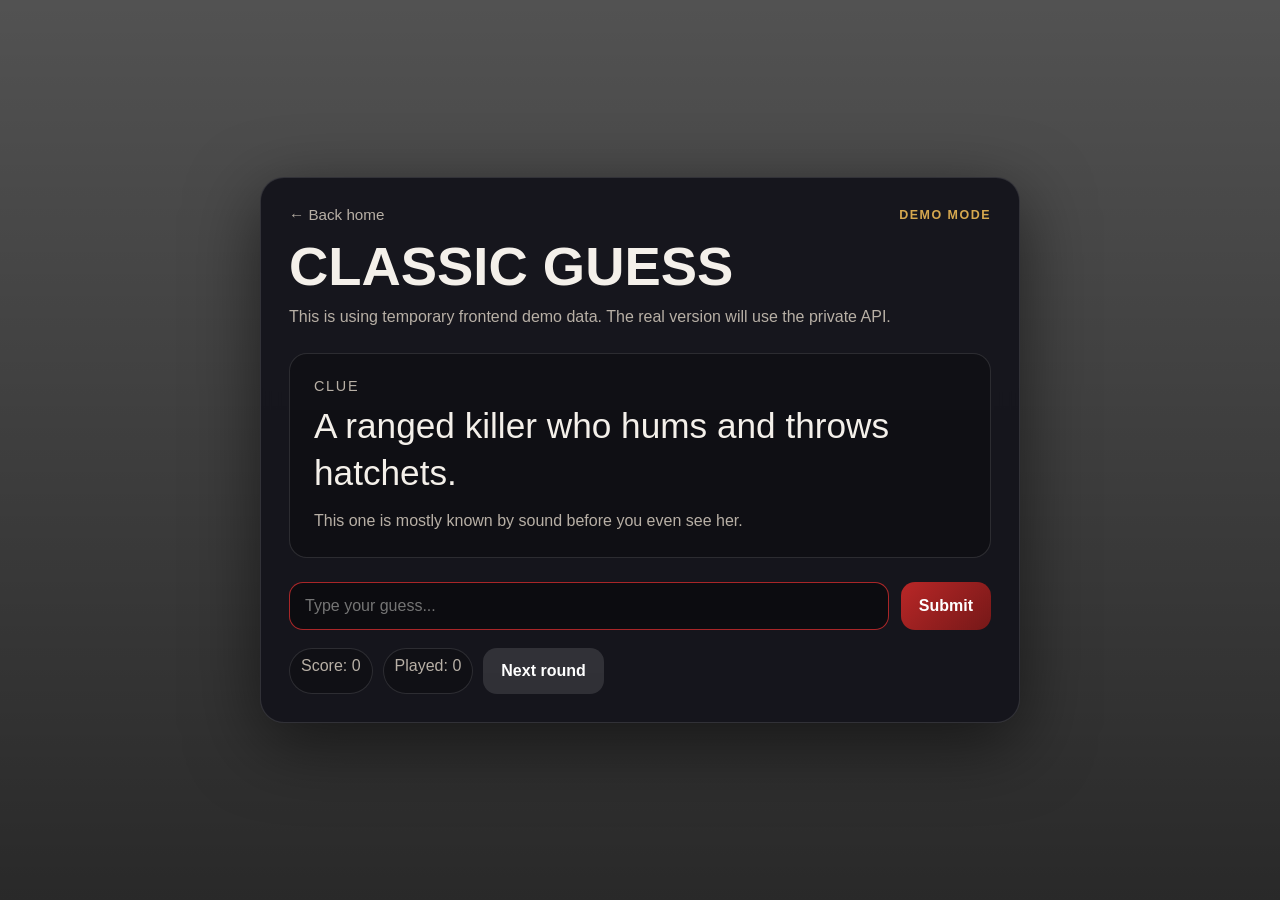
==== games/classic/index.html @ 61a5f6bb "test upload" ====
<!doctype html>
<html lang="en">
<head>
  <meta charset="UTF-8" />
  <meta name="viewport" content="width=device-width, initial-scale=1.0" />
  <title>Classic Guess - DBD Mini Games</title>
  <link rel="stylesheet" href="../../assets/css/style.css" />
</head>
<body>
  <main class="game-page" data-game-mode="classic">
    <section class="play-panel">
      <div class="top-row">
        <a class="back-link" href="../../">← Back home</a>
        <span class="mode-label">Demo Mode</span>
      </div>

      <h1 id="modeTitle">Classic Guess</h1>
      <p class="helper-text">
        This is using temporary frontend demo data. The real version will use the private API.
      </p>

      <div class="clue-box">
        <p class="clue-title">Clue</p>
        <p class="clue-text" id="clueText">Loading...</p>
        <p class="helper-text" id="helperText"></p>
      </div>

      <div class="answer-row">
        <input class="answer-input" id="answerInput" placeholder="Type your guess..." autocomplete="off" />
        <button id="submitBtn">Submit</button>
      </div>

      <div class="result-box" id="result"></div>

      <div class="score-row">
        <span class="score-pill" id="scoreText">Score: 0</span>
        <span class="score-pill" id="playedText">Played: 0</span>
        <button class="secondary-btn" id="nextBtn">Next round</button>
      </div>
    </section>
  </main>

  <script src="../../assets/js/app.js"></script>
</body>
</html>
---- assets/css/style.css ----
:root {
  --bg: #070708;
  --panel: rgba(14, 14, 18, 0.82);
  --panel-strong: rgba(20, 20, 27, 0.94);
  --text: #f4f0ea;
  --muted: #b8b0a6;
  --red: #b92727;
  --red-bright: #ff3737;
  --gold: #d6a84f;
  --border: rgba(255, 255, 255, 0.12);
  --shadow: rgba(0, 0, 0, 0.55);
}

* {
  box-sizing: border-box;
}

html {
  min-height: 100%;
}

body {
  min-height: 100%;
  margin: 0;
  color: var(--text);
  font-family: Arial, Helvetica, sans-serif;
  background:
    linear-gradient(rgba(0, 0, 0, 0.68), rgba(0, 0, 0, 0.84)),
    url("https://sic4riodragon.uk/assets/general.png") center / cover fixed;
}

a {
  color: inherit;
}

.page-shell {
  width: min(1180px, calc(100% - 32px));
  margin: 0 auto;
  padding: 48px 0 28px;
}

.hero {
  max-width: 760px;
  padding: 34px;
  border: 1px solid var(--border);
  border-radius: 24px;
  background: var(--panel);
  box-shadow: 0 20px 60px var(--shadow);
  backdrop-filter: blur(10px);
}

.eyebrow {
  margin: 0 0 10px;
  color: var(--gold);
  font-size: 0.85rem;
  font-weight: 700;
  letter-spacing: 0.14em;
  text-transform: uppercase;
}

h1 {
  margin: 0;
  font-size: clamp(2.4rem, 6vw, 5rem);
  line-height: 0.95;
  text-transform: uppercase;
}

.hero-text {
  max-width: 660px;
  margin: 18px 0 0;
  color: var(--muted);
  font-size: 1.05rem;
  line-height: 1.65;
}

.game-grid {
  display: grid;
  grid-template-columns: repeat(auto-fit, minmax(230px, 1fr));
  gap: 18px;
  margin-top: 26px;
}

.game-card {
  position: relative;
  min-height: 190px;
  padding: 22px;
  overflow: hidden;
  text-decoration: none;
  border: 1px solid var(--border);
  border-radius: 22px;
  background: var(--panel);
  box-shadow: 0 18px 48px var(--shadow);
  transition: transform 160ms ease, border-color 160ms ease, background 160ms ease;
}

.game-card::before {
  content: "";
  position: absolute;
  inset: auto -30px -55px auto;
  width: 150px;
  height: 150px;
  border-radius: 999px;
  background: rgba(185, 39, 39, 0.22);
  filter: blur(4px);
}

.game-card:hover {
  transform: translateY(-4px);
  border-color: rgba(255, 55, 55, 0.5);
  background: var(--panel-strong);
}

.game-card h2 {
  position: relative;
  margin: 36px 0 10px;
  font-size: 1.35rem;
}

.game-card p {
  position: relative;
  margin: 0;
  color: var(--muted);
  line-height: 1.5;
}

.tag {
  position: absolute;
  top: 16px;
  left: 16px;
  padding: 6px 10px;
  border-radius: 999px;
  font-size: 0.75rem;
  font-weight: 700;
  text-transform: uppercase;
}

.playable {
  color: #101010;
  background: var(--gold);
}

.dev {
  color: white;
  background: var(--red);
}

.disabled-card {
  opacity: 0.82;
}

.site-footer {
  width: min(1180px, calc(100% - 32px));
  margin: 0 auto;
  padding: 18px 0 36px;
  color: var(--muted);
  font-size: 0.9rem;
}

.game-page {
  min-height: 100vh;
  display: grid;
  place-items: center;
  padding: 32px 16px;
}

.play-panel {
  width: min(760px, 100%);
  padding: 28px;
  border: 1px solid var(--border);
  border-radius: 24px;
  background: var(--panel-strong);
  box-shadow: 0 20px 70px var(--shadow);
  backdrop-filter: blur(10px);
}

.top-row {
  display: flex;
  align-items: center;
  justify-content: space-between;
  gap: 16px;
  margin-bottom: 18px;
}

.back-link {
  color: var(--muted);
  font-size: 0.95rem;
  text-decoration: none;
}

.back-link:hover {
  color: var(--text);
}

.mode-label {
  color: var(--gold);
  font-size: 0.78rem;
  font-weight: 800;
  letter-spacing: 0.12em;
  text-transform: uppercase;
}

.play-panel h1 {
  font-size: clamp(2rem, 5vw, 3.4rem);
}

.clue-box {
  margin: 24px 0;
  padding: 24px;
  border: 1px solid var(--border);
  border-radius: 18px;
  background: rgba(0, 0, 0, 0.26);
}

.clue-title {
  margin: 0 0 8px;
  color: var(--muted);
  font-size: 0.9rem;
  text-transform: uppercase;
  letter-spacing: 0.12em;
}

.clue-text {
  margin: 0;
  font-size: clamp(1.35rem, 4vw, 2.2rem);
  line-height: 1.35;
}

.helper-text {
  margin: 12px 0 0;
  color: var(--muted);
  line-height: 1.5;
}

.answer-row {
  display: flex;
  gap: 12px;
  margin-top: 18px;
}

.answer-input {
  flex: 1;
  min-width: 0;
  padding: 14px 15px;
  color: var(--text);
  border: 1px solid var(--border);
  border-radius: 14px;
  background: rgba(0, 0, 0, 0.42);
  font-size: 1rem;
  outline: none;
}

.answer-input:focus {
  border-color: rgba(255, 55, 55, 0.65);
}

button {
  cursor: pointer;
  padding: 14px 18px;
  color: white;
  border: 0;
  border-radius: 14px;
  background: linear-gradient(135deg, var(--red), #751818);
  font-size: 1rem;
  font-weight: 800;
}

button:hover {
  filter: brightness(1.12);
}

.secondary-btn {
  background: rgba(255, 255, 255, 0.12);
}

.result-box {
  display: none;
  margin-top: 18px;
  padding: 16px;
  border-radius: 14px;
  background: rgba(255, 255, 255, 0.08);
  line-height: 1.5;
}

.result-box.show {
  display: block;
}

.score-row {
  display: flex;
  gap: 10px;
  flex-wrap: wrap;
  margin-top: 18px;
  color: var(--muted);
}

.score-pill {
  padding: 8px 11px;
  border: 1px solid var(--border);
  border-radius: 999px;
  background: rgba(0, 0, 0, 0.22);
}

.under-dev {
  text-align: center;
}

.under-dev .clue-text {
  font-size: clamp(1.2rem, 4vw, 1.7rem);
}

@media (max-width: 640px) {
  .page-shell {
    width: min(100% - 22px, 1180px);
    padding-top: 24px;
  }

  .hero,
  .play-panel {
    padding: 22px;
  }

  .answer-row {
    flex-direction: column;
  }

  button {
    width: 100%;
  }
}
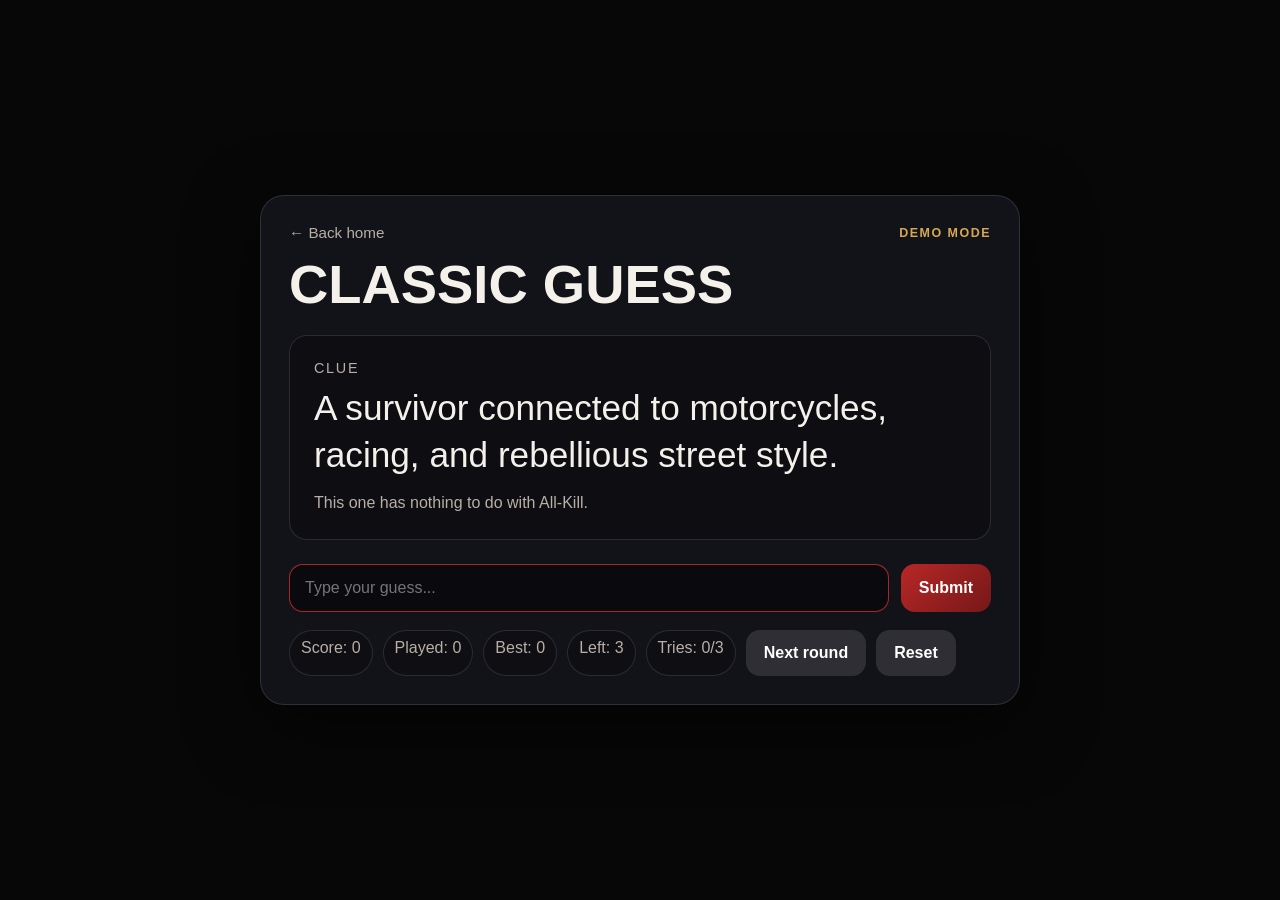
==== commit 9d17a9a5: "bunch of fixes etc" ====
--- a/games/classic/index.html
+++ b/games/classic/index.html
@@ -3,7 +3,9 @@
 <head>
   <meta charset="UTF-8" />
   <meta name="viewport" content="width=device-width, initial-scale=1.0" />
-  <title>Classic Guess - DBD Mini Games</title>
+  <title>DBD Mini Games</title>
+  <link rel="icon" type="image/png" href="https://sic4riodragon.uk/assets/SicarioDragon.png" />
+  <link rel="apple-touch-icon" href="https://sic4riodragon.uk/assets/SicarioDragon.png" />
   <link rel="stylesheet" href="../../assets/css/style.css" />
 </head>
 <body>
@@ -14,10 +16,7 @@
         <span class="mode-label">Demo Mode</span>
       </div>
 
-      <h1 id="modeTitle">Classic Guess</h1>
-      <p class="helper-text">
-        This is using temporary frontend demo data. The real version will use the private API.
-      </p>
+      <h1 id="modeTitle">Loading...</h1>
 
       <div class="clue-box">
         <p class="clue-title">Clue</p>
@@ -35,7 +34,11 @@
       <div class="score-row">
         <span class="score-pill" id="scoreText">Score: 0</span>
         <span class="score-pill" id="playedText">Played: 0</span>
+        <span class="score-pill" id="bestText">Best: 0</span>
+        <span class="score-pill" id="leftText">Left: 0</span>
+        <span class="score-pill" id="triesText">Tries: 0/3</span>
         <button class="secondary-btn" id="nextBtn">Next round</button>
+        <button class="secondary-btn" id="resetBtn">Reset</button>
       </div>
     </section>
   </main>
--- a/assets/css/style.css
+++ b/assets/css/style.css
@@ -15,18 +15,60 @@
   box-sizing: border-box;
 }
 
+* {
+  scrollbar-color: rgba(214, 168, 79, 0.6) rgba(0, 0, 0, 0.35);
+}
+
+::-webkit-scrollbar {
+  width: 12px;
+}
+
+::-webkit-scrollbar-track {
+  background: rgba(0, 0, 0, 0.45);
+}
+
+::-webkit-scrollbar-thumb {
+  background: rgba(214, 168, 79, 0.55);
+  border: 3px solid rgba(0, 0, 0, 0.45);
+  border-radius: 999px;
+}
+
+::-webkit-scrollbar-thumb:hover {
+  background: rgba(214, 168, 79, 0.8);
+}
+
 html {
   min-height: 100%;
+  background: #070708;
 }
 
 body {
-  min-height: 100%;
+  min-height: 100vh;
   margin: 0;
   color: var(--text);
   font-family: Arial, Helvetica, sans-serif;
+  background: #070708;
+}
+
+body::before {
+  content: "";
+  position: fixed;
+  inset: 0;
+  z-index: -2;
   background:
-    linear-gradient(rgba(0, 0, 0, 0.68), rgba(0, 0, 0, 0.84)),
-    url("https://sic4riodragon.uk/assets/general.png") center / cover fixed;
+    linear-gradient(rgba(0, 0, 0, 0.68), rgba(0, 0, 0, 0.86)),
+    url("https://sic4riodragon.uk/assets/general.png") center center / cover no-repeat;
+}
+
+body::after {
+  content: "";
+  position: fixed;
+  inset: 0;
+  z-index: -1;
+  pointer-events: none;
+  background:
+    radial-gradient(circle at top left, rgba(185, 39, 39, 0.18), transparent 34%),
+    radial-gradient(circle at bottom right, rgba(214, 168, 79, 0.10), transparent 30%);
 }
 
 a {
@@ -281,6 +323,16 @@
   line-height: 1.5;
 }
 
+.result-box[data-state="correct"] {
+  border: 1px solid rgba(98, 220, 127, 0.45);
+  background: rgba(98, 220, 127, 0.10);
+}
+
+.result-box[data-state="wrong"] {
+  border: 1px solid rgba(255, 55, 55, 0.45);
+  background: rgba(255, 55, 55, 0.10);
+}
+
 .result-box.show {
   display: block;
 }
@@ -326,4 +378,25 @@
   button {
     width: 100%;
   }
-}+}
+
+button:disabled {
+  cursor: not-allowed;
+  opacity: 0.55;
+  filter: grayscale(0.35);
+}
+
+.result-box[data-state="correct"] {
+  border: 1px solid rgba(98, 220, 127, 0.45);
+  background: rgba(98, 220, 127, 0.10);
+}
+
+.result-box[data-state="wrong"] {
+  border: 1px solid rgba(255, 55, 55, 0.45);
+  background: rgba(255, 55, 55, 0.10);
+}
+
+.result-box[data-state="warning"] {
+  border: 1px solid rgba(214, 168, 79, 0.55);
+  background: rgba(214, 168, 79, 0.10);
+}
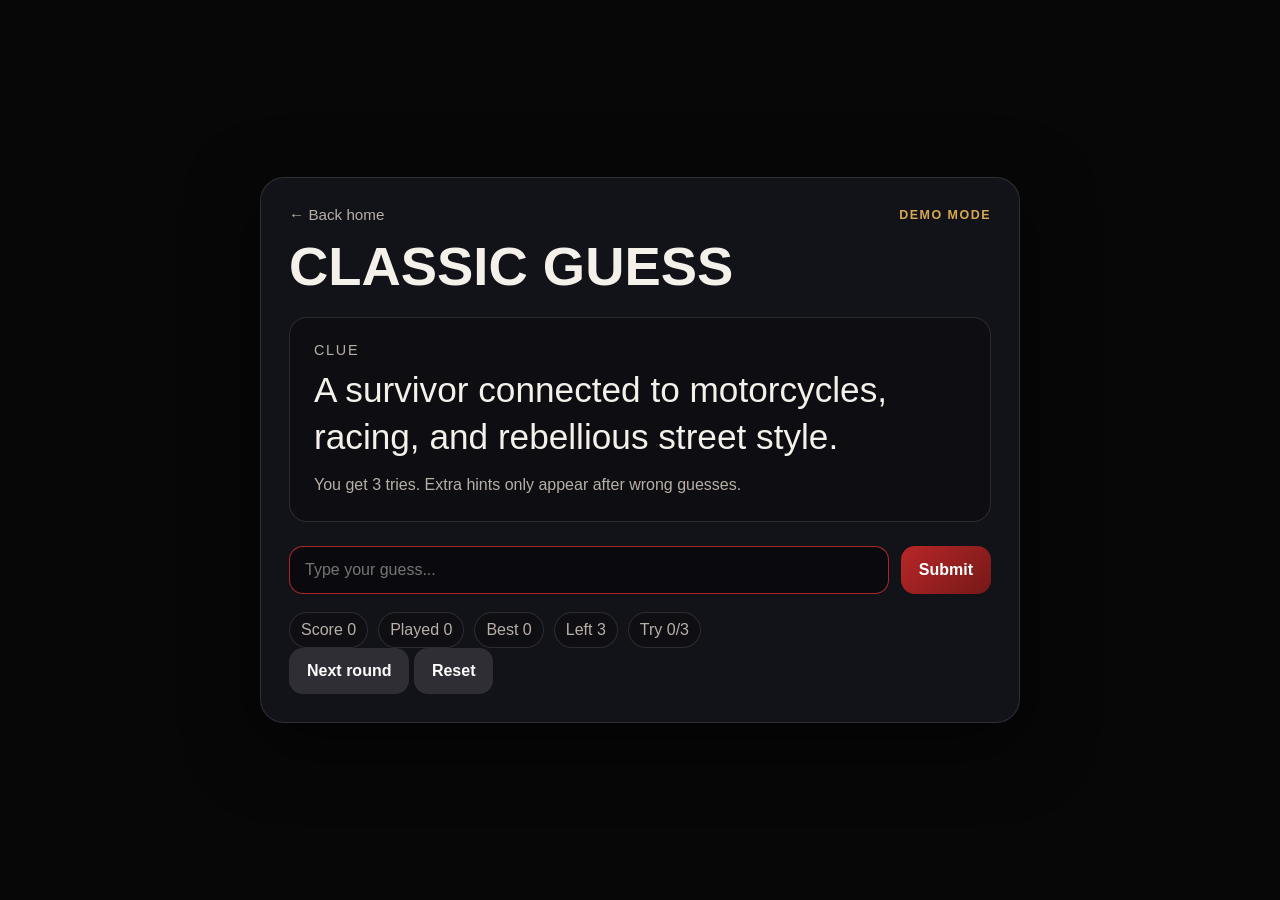
==== commit 0d0ab9cc: "maybe fix?" ====
--- a/games/classic/index.html
+++ b/games/classic/index.html
@@ -9,8 +9,12 @@
   <link rel="stylesheet" href="../../assets/css/style.css" />
 </head>
 <body>
-  <main class="game-page" data-game-mode="classic">
-    <section class="play-panel">
+  <main
+    class="game-page"
+    data-game-mode="classic"
+    data-rounds-path="../../assets/data/rounds.json"
+  >
+    <section class="play-panel compact-panel">
       <div class="top-row">
         <a class="back-link" href="../../">← Back home</a>
         <span class="mode-label">Demo Mode</span>
@@ -18,7 +22,7 @@
 
       <h1 id="modeTitle">Loading...</h1>
 
-      <div class="clue-box">
+      <div class="clue-box compact-clue">
         <p class="clue-title">Clue</p>
         <p class="clue-text" id="clueText">Loading...</p>
         <p class="helper-text" id="helperText"></p>
@@ -31,12 +35,23 @@
 
       <div class="result-box" id="result"></div>
 
-      <div class="score-row">
-        <span class="score-pill" id="scoreText">Score: 0</span>
-        <span class="score-pill" id="playedText">Played: 0</span>
-        <span class="score-pill" id="bestText">Best: 0</span>
-        <span class="score-pill" id="leftText">Left: 0</span>
-        <span class="score-pill" id="triesText">Tries: 0/3</span>
+      <div class="character-reveal" id="characterReveal" hidden>
+        <img id="characterImage" alt="" />
+        <div>
+          <p class="reveal-label">Revealed answer</p>
+          <p class="reveal-name" id="characterName"></p>
+        </div>
+      </div>
+
+      <div class="score-row compact-score">
+        <span class="score-pill" id="scoreText">Score 0</span>
+        <span class="score-pill" id="playedText">Played 0</span>
+        <span class="score-pill" id="bestText">Best 0</span>
+        <span class="score-pill" id="leftText">Left 0</span>
+        <span class="score-pill" id="triesText">Try 0/3</span>
+      </div>
+
+      <div class="action-row">
         <button class="secondary-btn" id="nextBtn">Next round</button>
         <button class="secondary-btn" id="resetBtn">Reset</button>
       </div>
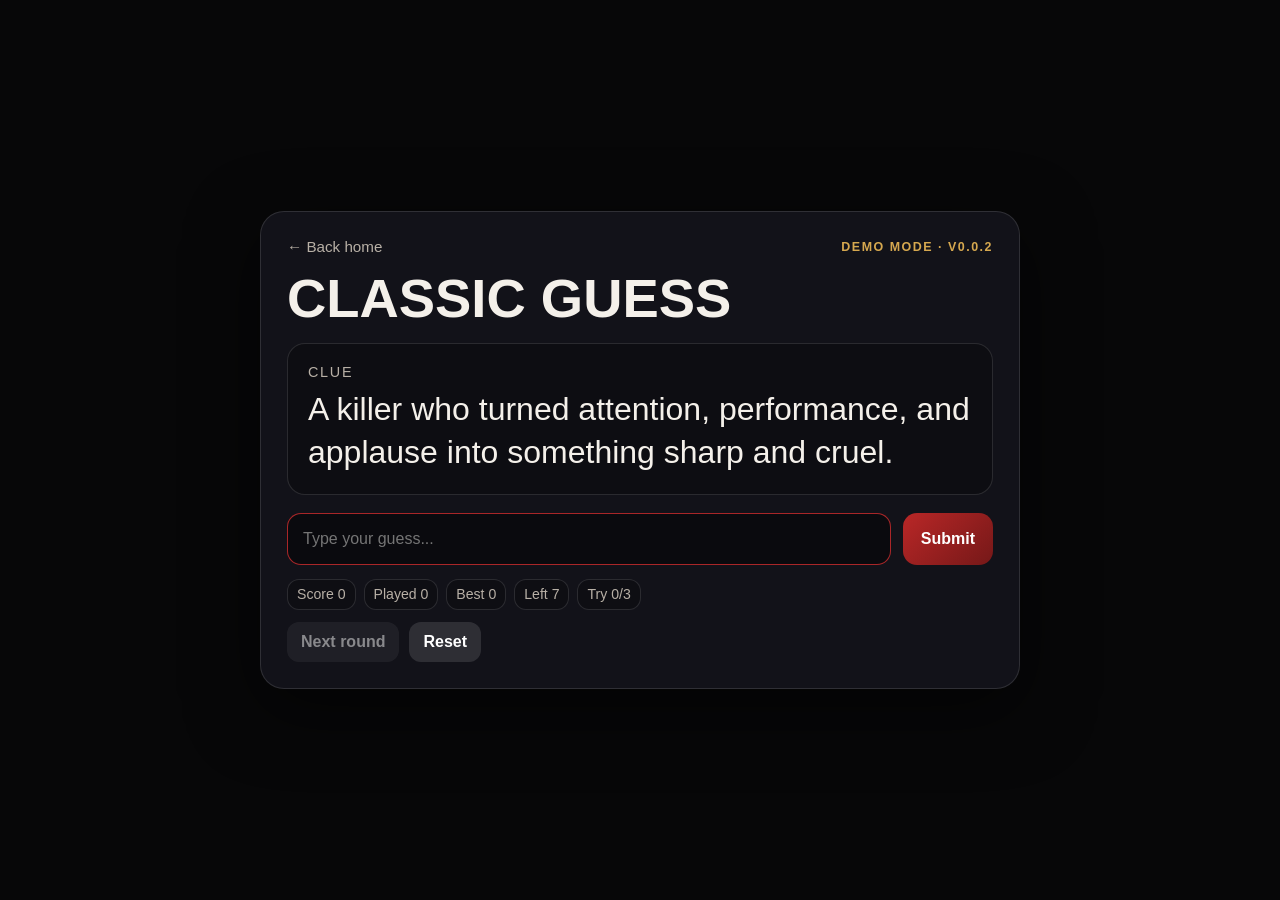
==== commit 030a2a78: "v0.0.2" ====
--- a/games/classic/index.html
+++ b/games/classic/index.html
@@ -17,7 +17,7 @@
     <section class="play-panel compact-panel">
       <div class="top-row">
         <a class="back-link" href="../../">← Back home</a>
-        <span class="mode-label">Demo Mode</span>
+        <span class="mode-label">Demo Mode · <span id="siteVersion">v0.0.1</span></span>
       </div>
 
       <h1 id="modeTitle">Loading...</h1>
--- a/assets/css/style.css
+++ b/assets/css/style.css
@@ -400,3 +400,258 @@
   border: 1px solid rgba(214, 168, 79, 0.55);
   background: rgba(214, 168, 79, 0.10);
 }
+.compact-panel {
+  width: min(760px, 100%);
+  padding: 26px;
+}
+
+.compact-clue {
+  margin: 18px 0;
+  padding: 20px;
+}
+
+.compact-clue .clue-text {
+  font-size: clamp(1.3rem, 3.4vw, 2rem);
+}
+
+.compact-score {
+  gap: 8px;
+  margin-top: 14px;
+}
+
+.compact-score .score-pill {
+  padding: 6px 9px;
+  font-size: 0.9rem;
+  border-radius: 12px;
+}
+
+.action-row {
+  display: flex;
+  gap: 10px;
+  margin-top: 12px;
+}
+
+.action-row button {
+  padding: 10px 14px;
+  border-radius: 12px;
+}
+
+.character-reveal {
+  display: flex;
+  align-items: center;
+  gap: 14px;
+  margin-top: 16px;
+  padding: 12px;
+  border: 1px solid rgba(214, 168, 79, 0.35);
+  border-radius: 16px;
+  background: rgba(214, 168, 79, 0.08);
+}
+
+.character-reveal[hidden] {
+  display: none;
+}
+
+.character-reveal img {
+  width: 86px;
+  height: 86px;
+  object-fit: contain;
+  border-radius: 12px;
+  background: rgba(0, 0, 0, 0.35);
+}
+
+.reveal-label {
+  margin: 0 0 4px;
+  color: var(--muted);
+  font-size: 0.78rem;
+  font-weight: 800;
+  letter-spacing: 0.12em;
+  text-transform: uppercase;
+}
+
+.reveal-name {
+  margin: 0;
+  font-size: 1.35rem;
+  font-weight: 900;
+}
+
+.result-box[data-state="warning"] {
+  border: 1px solid rgba(214, 168, 79, 0.55);
+  background: rgba(214, 168, 79, 0.10);
+}
+
+@media (max-width: 640px) {
+  .action-row {
+    flex-direction: column;
+  }
+
+  .compact-score .score-pill {
+    font-size: 0.82rem;
+  }
+
+  .character-reveal {
+    align-items: flex-start;
+  }
+
+  .character-reveal img {
+    width: 72px;
+    height: 72px;
+  }
+}
+/* final game-page polish */
+
+.game-page {
+  min-height: 100vh;
+  display: grid;
+  place-items: center;
+  padding: 28px 16px;
+}
+
+.compact-panel {
+  width: min(760px, 100%);
+  padding: 26px;
+}
+
+.compact-clue {
+  margin: 18px 0;
+  padding: 20px;
+}
+
+.compact-clue .clue-text {
+  font-size: clamp(1.25rem, 3.2vw, 2rem);
+}
+
+.helper-text:empty {
+  display: none;
+}
+
+.answer-row {
+  align-items: stretch;
+}
+
+.answer-input {
+  min-height: 52px;
+}
+
+.score-row.compact-score {
+  gap: 8px;
+  margin-top: 14px;
+}
+
+.compact-score .score-pill {
+  padding: 6px 9px;
+  font-size: 0.88rem;
+  border-radius: 12px;
+  line-height: 1.15;
+}
+
+.action-row {
+  display: flex;
+  gap: 10px;
+  margin-top: 12px;
+}
+
+.action-row button {
+  width: auto;
+  min-height: 40px;
+  padding: 10px 14px;
+  border-radius: 12px;
+}
+
+button:disabled {
+  cursor: not-allowed;
+  opacity: 0.5;
+  filter: grayscale(0.35);
+}
+
+.result-box[data-state="correct"] {
+  border: 1px solid rgba(98, 220, 127, 0.45);
+  background: rgba(98, 220, 127, 0.10);
+}
+
+.result-box[data-state="wrong"] {
+  border: 1px solid rgba(255, 55, 55, 0.45);
+  background: rgba(255, 55, 55, 0.10);
+}
+
+.result-box[data-state="warning"] {
+  border: 1px solid rgba(214, 168, 79, 0.55);
+  background: rgba(214, 168, 79, 0.10);
+}
+
+.character-reveal {
+  display: flex;
+  align-items: center;
+  gap: 14px;
+  margin-top: 16px;
+  padding: 12px;
+  border: 1px solid rgba(214, 168, 79, 0.35);
+  border-radius: 16px;
+  background: rgba(214, 168, 79, 0.08);
+}
+
+.character-reveal[hidden] {
+  display: none;
+}
+
+.character-reveal img {
+  width: 86px;
+  height: 86px;
+  object-fit: contain;
+  border-radius: 12px;
+  background: rgba(0, 0, 0, 0.35);
+}
+
+.reveal-label {
+  margin: 0 0 4px;
+  color: var(--muted);
+  font-size: 0.78rem;
+  font-weight: 800;
+  letter-spacing: 0.12em;
+  text-transform: uppercase;
+}
+
+.reveal-name {
+  margin: 0;
+  font-size: 1.35rem;
+  font-weight: 900;
+}
+
+@media (max-width: 640px) {
+  .compact-panel {
+    padding: 22px;
+  }
+
+  .action-row {
+    flex-direction: column;
+  }
+
+  .action-row button {
+    width: 100%;
+  }
+
+  .compact-score .score-pill {
+    font-size: 0.82rem;
+  }
+
+  .character-reveal {
+    align-items: flex-start;
+  }
+
+  .character-reveal img {
+    width: 72px;
+    height: 72px;
+  }
+}
+.version-line {
+  display: inline-flex;
+  gap: 6px;
+  margin: 18px 0 0;
+  padding: 8px 11px;
+  color: var(--gold);
+  border: 1px solid rgba(214, 168, 79, 0.35);
+  border-radius: 999px;
+  background: rgba(0, 0, 0, 0.28);
+  font-size: 0.88rem;
+  font-weight: 800;
+  letter-spacing: 0.04em;
+}
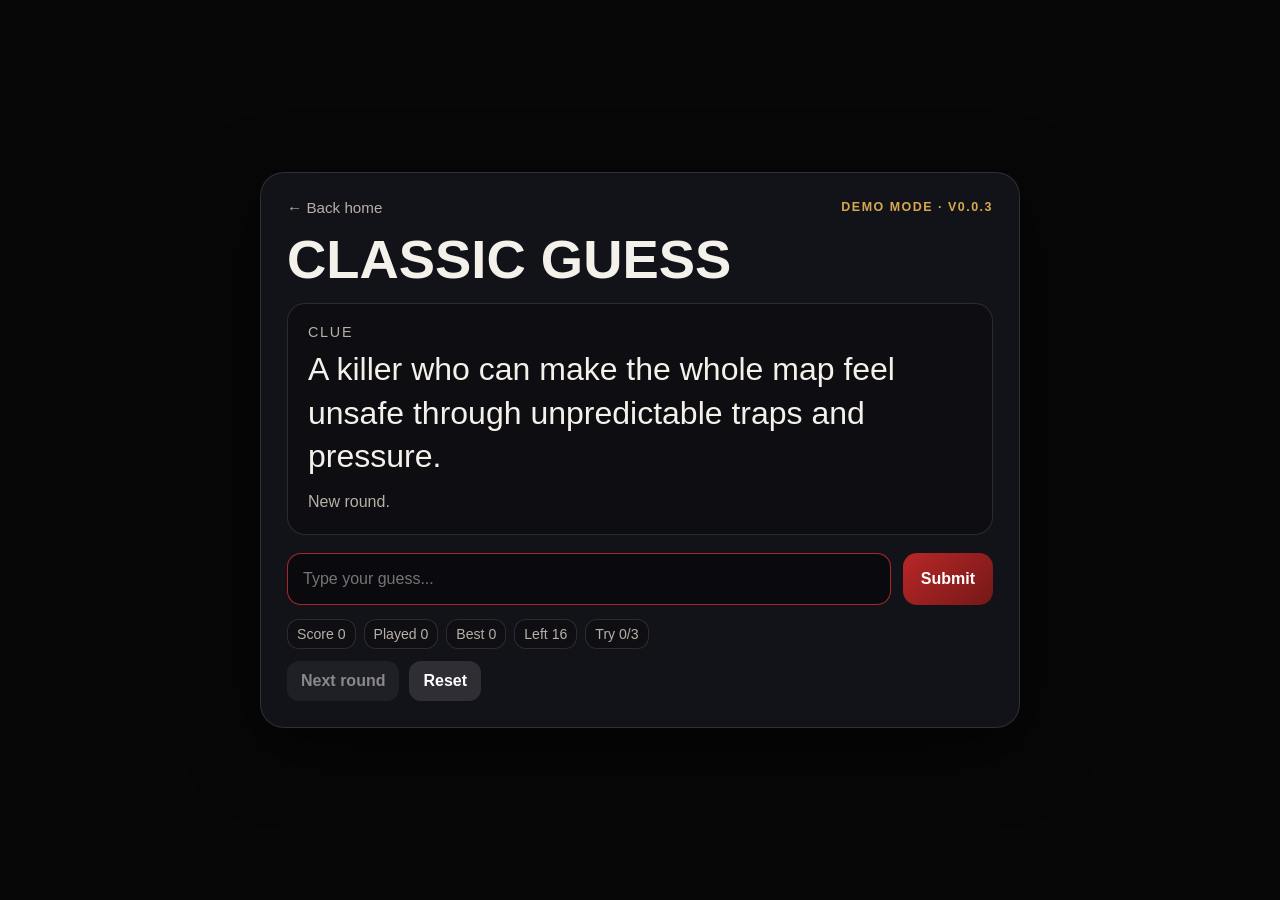
==== commit dc70b429: "v0.0.3" ====
--- a/games/classic/index.html
+++ b/games/classic/index.html
@@ -9,11 +9,14 @@
   <link rel="stylesheet" href="../../assets/css/style.css" />
 </head>
 <body>
-  <main
-    class="game-page"
-    data-game-mode="classic"
-    data-rounds-path="../../assets/data/rounds.json"
-  >
+<main
+  class="game-page"
+  data-game-mode="classic"
+  data-rounds-path="../../assets/data/rounds/classic.json"
+  data-killers-path="https://deadbydaylight.sic4riodragon.uk/killers.json"
+  data-survivors-path="https://deadbydaylight.sic4riodragon.uk/survivors.json"
+  data-dbd-assets-base="https://deadbydaylight.sic4riodragon.uk/"
+>
     <section class="play-panel compact-panel">
       <div class="top-row">
         <a class="back-link" href="../../">← Back home</a>
@@ -35,14 +38,6 @@
 
       <div class="result-box" id="result"></div>
 
-      <div class="character-reveal" id="characterReveal" hidden>
-        <img id="characterImage" alt="" />
-        <div>
-          <p class="reveal-label">Revealed answer</p>
-          <p class="reveal-name" id="characterName"></p>
-        </div>
-      </div>
-
       <div class="score-row compact-score">
         <span class="score-pill" id="scoreText">Score 0</span>
         <span class="score-pill" id="playedText">Played 0</span>
--- a/assets/css/style.css
+++ b/assets/css/style.css
@@ -655,3 +655,31 @@
   font-weight: 800;
   letter-spacing: 0.04em;
 }
+.result-box {
+  align-items: center;
+  gap: 12px;
+}
+
+.result-box.show {
+  display: flex;
+}
+
+.result-portrait {
+  width: 58px;
+  height: 58px;
+  flex: 0 0 auto;
+  object-fit: contain;
+  border-radius: 10px;
+  background: rgba(0, 0, 0, 0.35);
+}
+
+@media (max-width: 640px) {
+  .result-box.show {
+    align-items: flex-start;
+  }
+
+  .result-portrait {
+    width: 48px;
+    height: 48px;
+  }
+}
